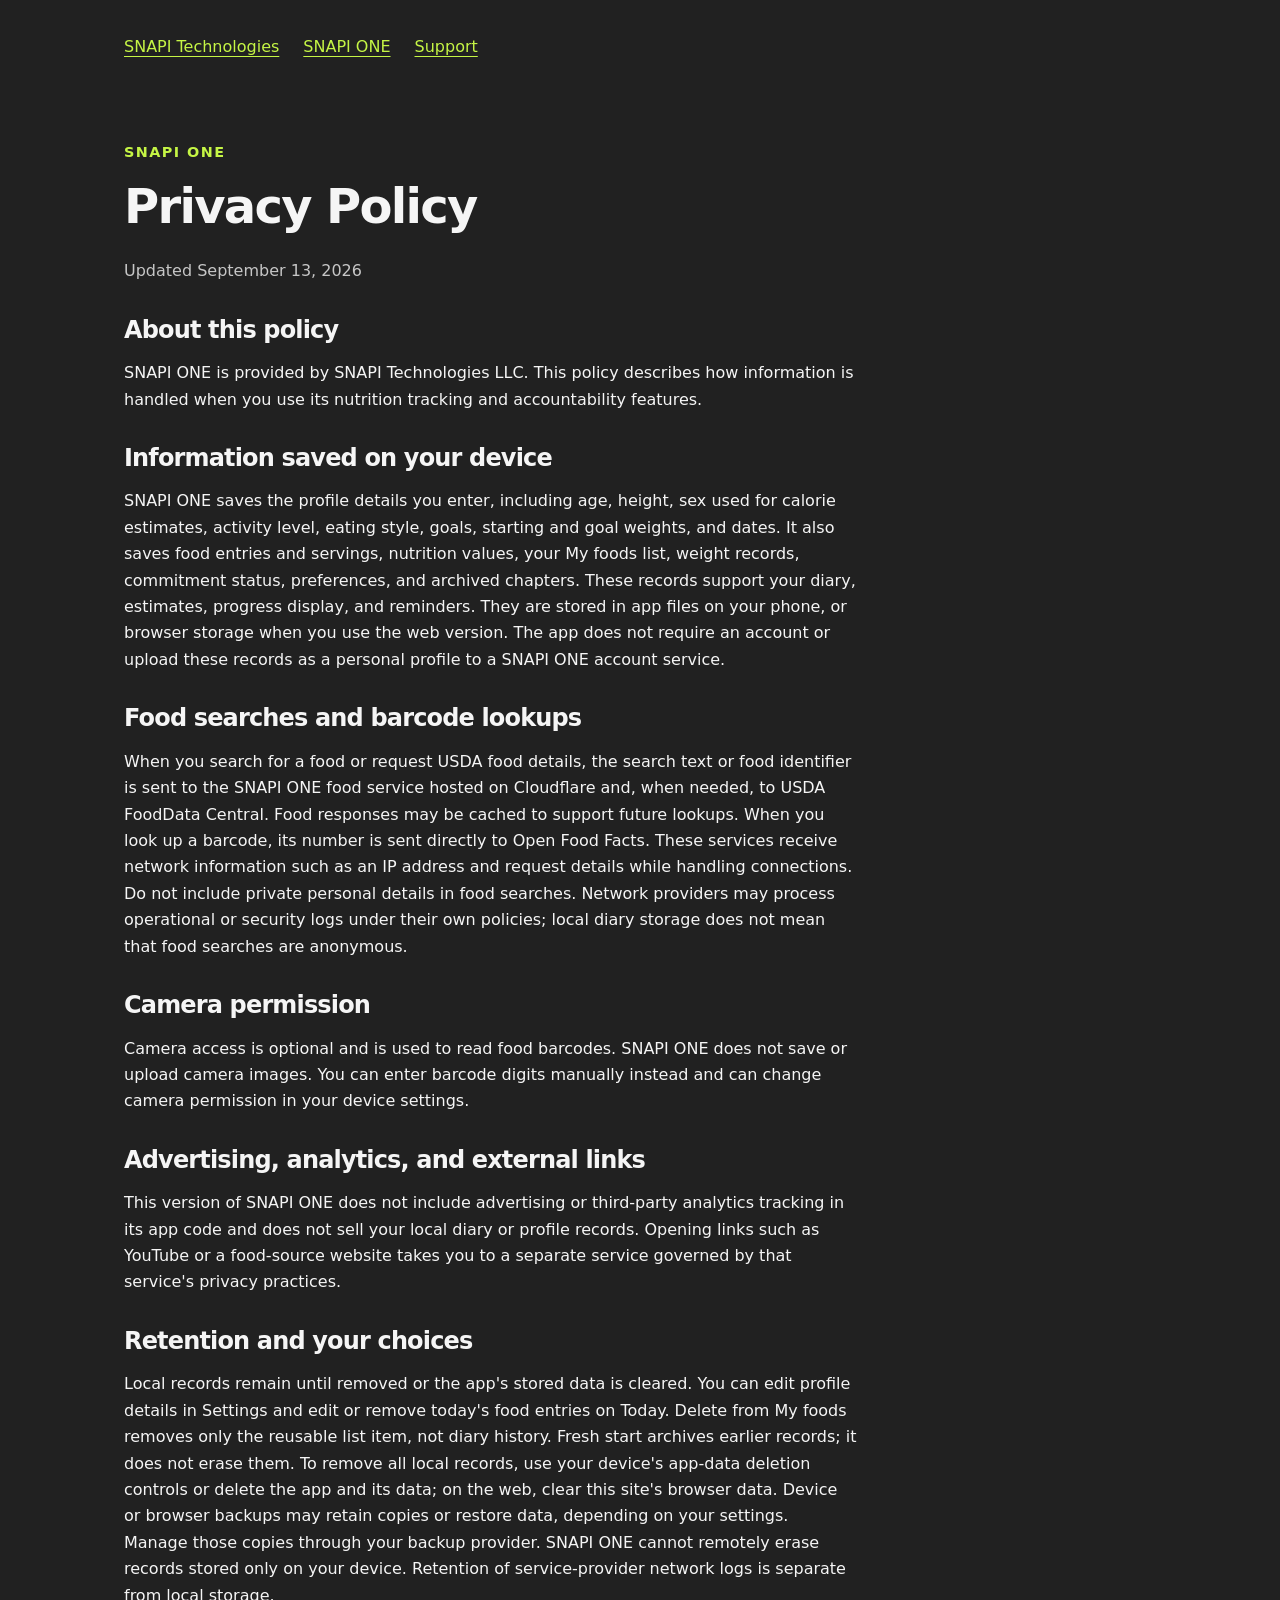
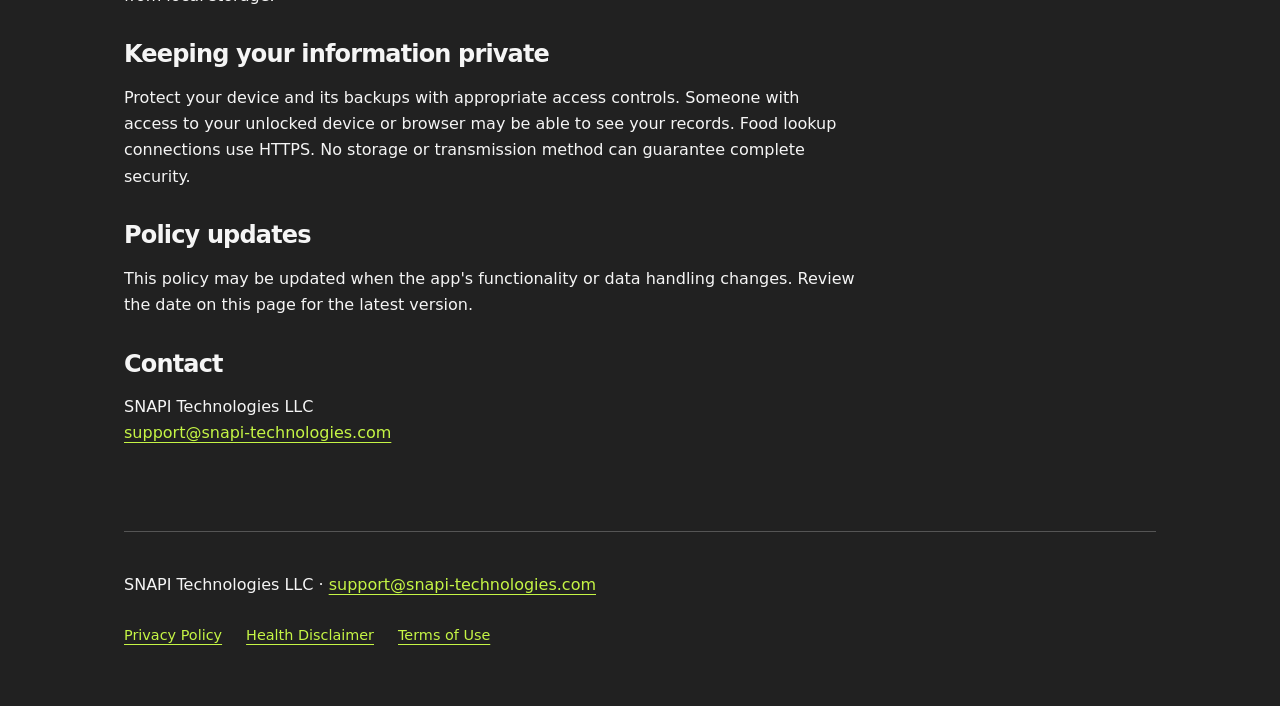
==== snapi-one/privacy.html @ 3380a340 "Add SNAPI ONE product support and legal pages" ====
<!doctype html><html lang="en"><head><meta charset="utf-8"><meta name="viewport" content="width=device-width,initial-scale=1"><title>Privacy Policy | SNAPI ONE</title><meta name="description" content="Privacy Policy for the SNAPI ONE nutrition and accountability app."><link rel="stylesheet" href="style.css"></head><body><a class="skip" href="#main">Skip to content</a><div class="wrap"><nav aria-label="Main navigation"><a href="../">SNAPI Technologies</a><a href="./">SNAPI ONE</a><a href="support.html">Support</a></nav><main id="main"><article class="legal"><p class="eyebrow">SNAPI ONE</p><h1>Privacy Policy</h1><p class="muted">Updated September 13, 2026</p><section><h2>About this policy</h2><p>SNAPI ONE is provided by SNAPI Technologies LLC. This policy describes how information is handled when you use its nutrition tracking and accountability features.</p></section><section><h2>Information saved on your device</h2><p>SNAPI ONE saves the profile details you enter, including age, height, sex used for calorie estimates, activity level, eating style, goals, starting and goal weights, and dates. It also saves food entries and servings, nutrition values, your My foods list, weight records, commitment status, preferences, and archived chapters. These records support your diary, estimates, progress display, and reminders. They are stored in app files on your phone, or browser storage when you use the web version. The app does not require an account or upload these records as a personal profile to a SNAPI ONE account service.</p></section><section><h2>Food searches and barcode lookups</h2><p>When you search for a food or request USDA food details, the search text or food identifier is sent to the SNAPI ONE food service hosted on Cloudflare and, when needed, to USDA FoodData Central. Food responses may be cached to support future lookups. When you look up a barcode, its number is sent directly to Open Food Facts. These services receive network information such as an IP address and request details while handling connections. Do not include private personal details in food searches. Network providers may process operational or security logs under their own policies; local diary storage does not mean that food searches are anonymous.</p></section><section><h2>Camera permission</h2><p>Camera access is optional and is used to read food barcodes. SNAPI ONE does not save or upload camera images. You can enter barcode digits manually instead and can change camera permission in your device settings.</p></section><section><h2>Advertising, analytics, and external links</h2><p>This version of SNAPI ONE does not include advertising or third-party analytics tracking in its app code and does not sell your local diary or profile records. Opening links such as YouTube or a food-source website takes you to a separate service governed by that service's privacy practices.</p></section><section><h2>Retention and your choices</h2><p>Local records remain until removed or the app's stored data is cleared. You can edit profile details in Settings and edit or remove today's food entries on Today. Delete from My foods removes only the reusable list item, not diary history. Fresh start archives earlier records; it does not erase them. To remove all local records, use your device's app-data deletion controls or delete the app and its data; on the web, clear this site's browser data. Device or browser backups may retain copies or restore data, depending on your settings. Manage those copies through your backup provider. SNAPI ONE cannot remotely erase records stored only on your device. Retention of service-provider network logs is separate from local storage.</p></section><section><h2>Keeping your information private</h2><p>Protect your device and its backups with appropriate access controls. Someone with access to your unlocked device or browser may be able to see your records. Food lookup connections use HTTPS. No storage or transmission method can guarantee complete security.</p></section><section><h2>Policy updates</h2><p>This policy may be updated when the app's functionality or data handling changes. Review the date on this page for the latest version.</p></section><section><h2>Contact</h2><p>SNAPI Technologies LLC<br><a href="mailto:support@snapi-technologies.com">support@snapi-technologies.com</a></p></section></article></main><footer><p>SNAPI Technologies LLC · <a href="mailto:support@snapi-technologies.com">support@snapi-technologies.com</a></p><nav aria-label="Legal"><a href="privacy.html">Privacy Policy</a><a href="disclaimer.html">Health Disclaimer</a><a href="terms.html">Terms of Use</a></nav></footer></div></body></html>
---- snapi-one/style.css ----
*{box-sizing:border-box}html{font-size:100%;scroll-behavior:smooth}body{margin:0;background:#212121;color:#f5f5f5;font-family:system-ui,-apple-system,BlinkMacSystemFont,"Segoe UI",sans-serif;line-height:1.65}.wrap{max-width:1080px;margin:auto;padding:24px}nav{display:flex;flex-wrap:wrap;gap:12px 24px}nav a{display:inline-block;padding:10px 0}a{color:#c5f545;text-underline-offset:4px}a:focus-visible{outline:3px solid #f5ad32;outline-offset:5px}main{padding:56px 0}h1,h2{line-height:1.15;letter-spacing:-.035em}h1{font-size:clamp(2rem,5vw,4.6rem);margin:12px 0 24px}h2{font-size:1.5rem;margin:32px 0 12px}p{font-size:1rem;max-width:72ch}.eyebrow{font-size:.9rem;font-weight:700;color:#c5f545;letter-spacing:.1em;text-transform:uppercase}.hero{display:grid;grid-template-columns:1fr 230px;gap:48px;align-items:center}.hero img{width:100%;height:auto;border-radius:36px}.lead{font-size:1.2rem}.button{display:inline-block;padding:14px 22px;border-radius:10px;background:#c5f545;color:#212121;font-weight:700;text-decoration:none;margin:12px 0}.features{display:grid;grid-template-columns:repeat(2,1fr);gap:24px;margin-top:48px}.features section{padding:24px;background:#303030;border-radius:14px}.features h2{margin-top:0}.legal{max-width:76ch}.legal h1{font-size:clamp(2rem,4vw,3rem)}.legal section{margin:28px 0}.muted{color:#c6c6c6}footer{border-top:1px solid #555;padding:24px 0;font-size:.9rem;overflow-wrap:anywhere}.skip{position:absolute;left:16px;top:-100px;background:#212121;padding:10px}.skip:focus{top:8px}@media(max-width:650px){.hero{grid-template-columns:1fr;gap:24px}.hero img{width:130px;grid-row:1}.features{grid-template-columns:1fr}.wrap{padding:20px}main{padding:32px 0}}
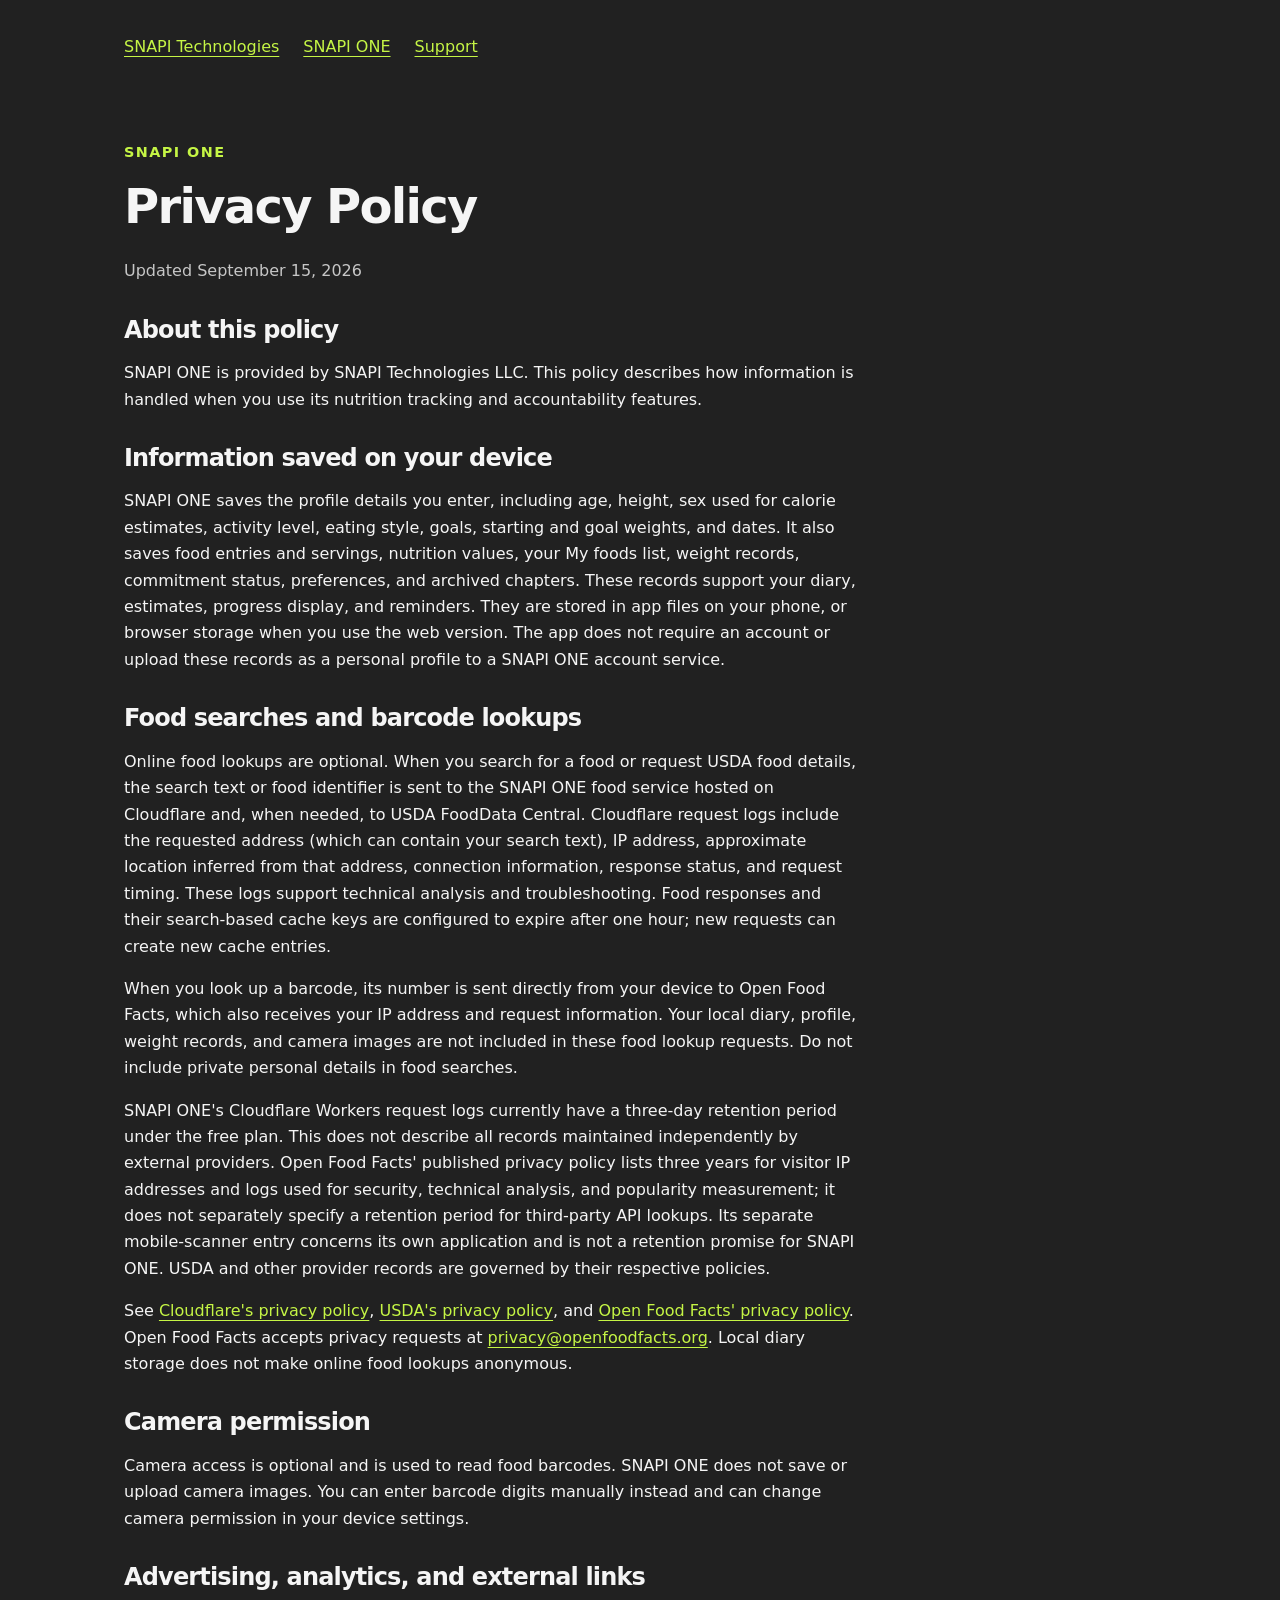
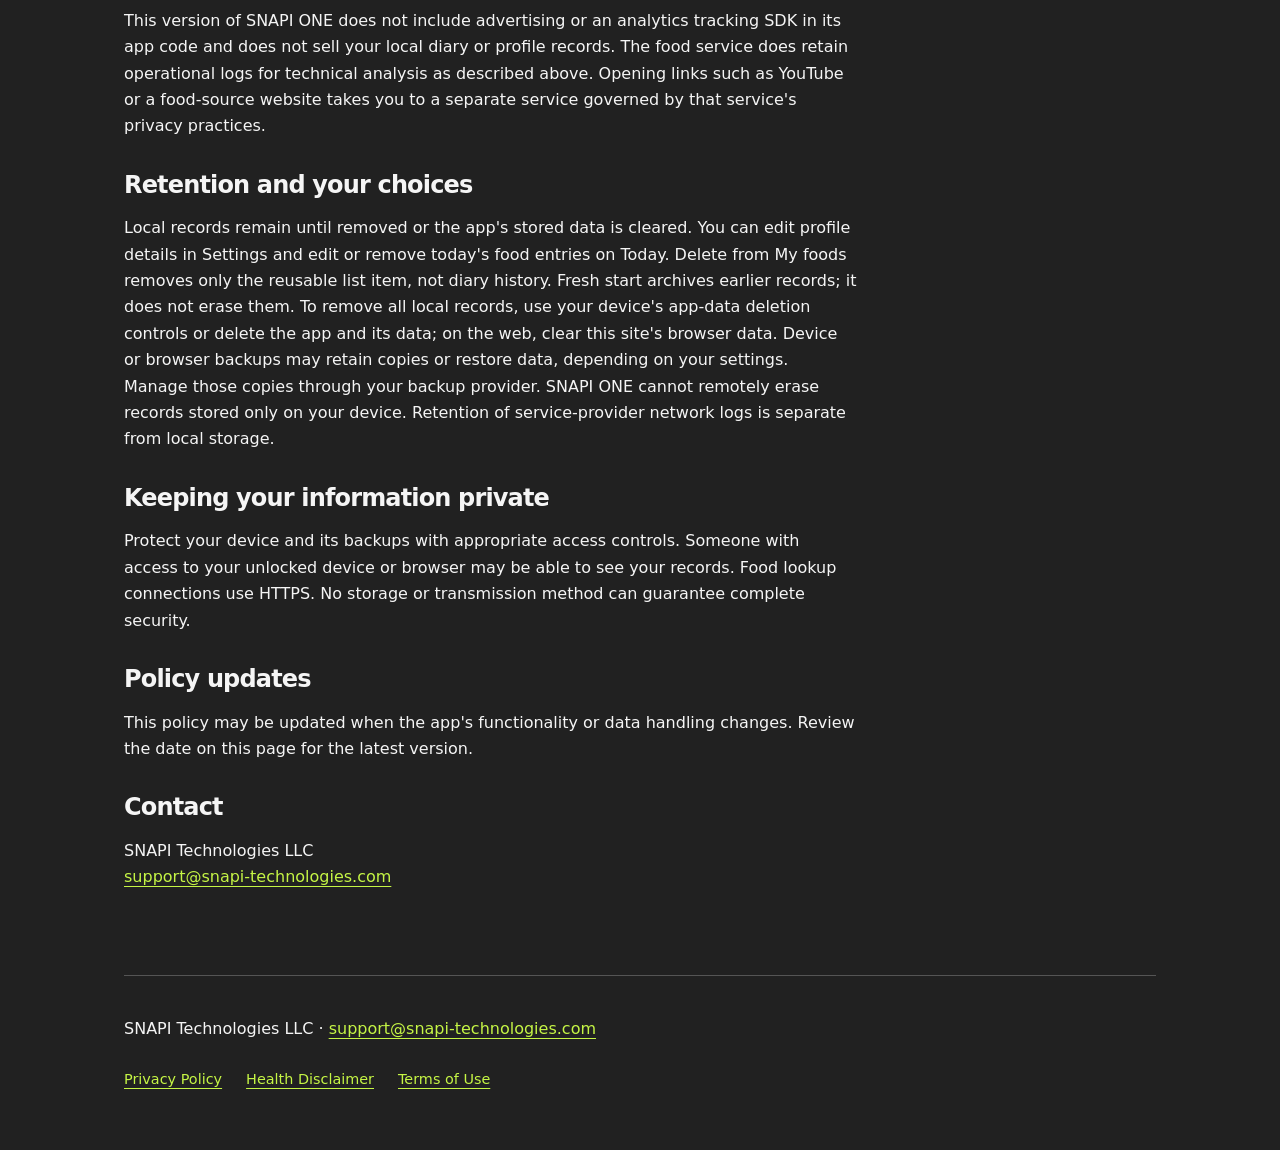
==== commit 7509fe38: "Clarify food lookup logs and privacy retention" ====
--- a/snapi-one/privacy.html
+++ b/snapi-one/privacy.html
@@ -1 +1 @@
-<!doctype html><html lang="en"><head><meta charset="utf-8"><meta name="viewport" content="width=device-width,initial-scale=1"><title>Privacy Policy | SNAPI ONE</title><meta name="description" content="Privacy Policy for the SNAPI ONE nutrition and accountability app."><link rel="stylesheet" href="style.css"></head><body><a class="skip" href="#main">Skip to content</a><div class="wrap"><nav aria-label="Main navigation"><a href="../">SNAPI Technologies</a><a href="./">SNAPI ONE</a><a href="support.html">Support</a></nav><main id="main"><article class="legal"><p class="eyebrow">SNAPI ONE</p><h1>Privacy Policy</h1><p class="muted">Updated September 13, 2026</p><section><h2>About this policy</h2><p>SNAPI ONE is provided by SNAPI Technologies LLC. This policy describes how information is handled when you use its nutrition tracking and accountability features.</p></section><section><h2>Information saved on your device</h2><p>SNAPI ONE saves the profile details you enter, including age, height, sex used for calorie estimates, activity level, eating style, goals, starting and goal weights, and dates. It also saves food entries and servings, nutrition values, your My foods list, weight records, commitment status, preferences, and archived chapters. These records support your diary, estimates, progress display, and reminders. They are stored in app files on your phone, or browser storage when you use the web version. The app does not require an account or upload these records as a personal profile to a SNAPI ONE account service.</p></section><section><h2>Food searches and barcode lookups</h2><p>When you search for a food or request USDA food details, the search text or food identifier is sent to the SNAPI ONE food service hosted on Cloudflare and, when needed, to USDA FoodData Central. Food responses may be cached to support future lookups. When you look up a barcode, its number is sent directly to Open Food Facts. These services receive network information such as an IP address and request details while handling connections. Do not include private personal details in food searches. Network providers may process operational or security logs under their own policies; local diary storage does not mean that food searches are anonymous.</p></section><section><h2>Camera permission</h2><p>Camera access is optional and is used to read food barcodes. SNAPI ONE does not save or upload camera images. You can enter barcode digits manually instead and can change camera permission in your device settings.</p></section><section><h2>Advertising, analytics, and external links</h2><p>This version of SNAPI ONE does not include advertising or third-party analytics tracking in its app code and does not sell your local diary or profile records. Opening links such as YouTube or a food-source website takes you to a separate service governed by that service's privacy practices.</p></section><section><h2>Retention and your choices</h2><p>Local records remain until removed or the app's stored data is cleared. You can edit profile details in Settings and edit or remove today's food entries on Today. Delete from My foods removes only the reusable list item, not diary history. Fresh start archives earlier records; it does not erase them. To remove all local records, use your device's app-data deletion controls or delete the app and its data; on the web, clear this site's browser data. Device or browser backups may retain copies or restore data, depending on your settings. Manage those copies through your backup provider. SNAPI ONE cannot remotely erase records stored only on your device. Retention of service-provider network logs is separate from local storage.</p></section><section><h2>Keeping your information private</h2><p>Protect your device and its backups with appropriate access controls. Someone with access to your unlocked device or browser may be able to see your records. Food lookup connections use HTTPS. No storage or transmission method can guarantee complete security.</p></section><section><h2>Policy updates</h2><p>This policy may be updated when the app's functionality or data handling changes. Review the date on this page for the latest version.</p></section><section><h2>Contact</h2><p>SNAPI Technologies LLC<br><a href="mailto:support@snapi-technologies.com">support@snapi-technologies.com</a></p></section></article></main><footer><p>SNAPI Technologies LLC · <a href="mailto:support@snapi-technologies.com">support@snapi-technologies.com</a></p><nav aria-label="Legal"><a href="privacy.html">Privacy Policy</a><a href="disclaimer.html">Health Disclaimer</a><a href="terms.html">Terms of Use</a></nav></footer></div></body></html>+<!doctype html><html lang="en"><head><meta charset="utf-8"><meta name="viewport" content="width=device-width,initial-scale=1"><title>Privacy Policy | SNAPI ONE</title><meta name="description" content="Privacy Policy for the SNAPI ONE nutrition and accountability app."><link rel="stylesheet" href="style.css"></head><body><a class="skip" href="#main">Skip to content</a><div class="wrap"><nav aria-label="Main navigation"><a href="../">SNAPI Technologies</a><a href="./">SNAPI ONE</a><a href="support.html">Support</a></nav><main id="main"><article class="legal"><p class="eyebrow">SNAPI ONE</p><h1>Privacy Policy</h1><p class="muted">Updated September 15, 2026</p><section><h2>About this policy</h2><p>SNAPI ONE is provided by SNAPI Technologies LLC. This policy describes how information is handled when you use its nutrition tracking and accountability features.</p></section><section><h2>Information saved on your device</h2><p>SNAPI ONE saves the profile details you enter, including age, height, sex used for calorie estimates, activity level, eating style, goals, starting and goal weights, and dates. It also saves food entries and servings, nutrition values, your My foods list, weight records, commitment status, preferences, and archived chapters. These records support your diary, estimates, progress display, and reminders. They are stored in app files on your phone, or browser storage when you use the web version. The app does not require an account or upload these records as a personal profile to a SNAPI ONE account service.</p></section><section><h2>Food searches and barcode lookups</h2><p>Online food lookups are optional. When you search for a food or request USDA food details, the search text or food identifier is sent to the SNAPI ONE food service hosted on Cloudflare and, when needed, to USDA FoodData Central. Cloudflare request logs include the requested address (which can contain your search text), IP address, approximate location inferred from that address, connection information, response status, and request timing. These logs support technical analysis and troubleshooting. Food responses and their search-based cache keys are configured to expire after one hour; new requests can create new cache entries.</p><p>When you look up a barcode, its number is sent directly from your device to Open Food Facts, which also receives your IP address and request information. Your local diary, profile, weight records, and camera images are not included in these food lookup requests. Do not include private personal details in food searches.</p><p>SNAPI ONE's Cloudflare Workers request logs currently have a three-day retention period under the free plan. This does not describe all records maintained independently by external providers. Open Food Facts' published privacy policy lists three years for visitor IP addresses and logs used for security, technical analysis, and popularity measurement; it does not separately specify a retention period for third-party API lookups. Its separate mobile-scanner entry concerns its own application and is not a retention promise for SNAPI ONE. USDA and other provider records are governed by their respective policies.</p><p>See <a href="https://www.cloudflare.com/privacypolicy/">Cloudflare's privacy policy</a>, <a href="https://www.usda.gov/privacy-policy">USDA's privacy policy</a>, and <a href="https://world.openfoodfacts.org/privacy">Open Food Facts' privacy policy</a>. Open Food Facts accepts privacy requests at <a href="mailto:privacy@openfoodfacts.org">privacy@openfoodfacts.org</a>. Local diary storage does not make online food lookups anonymous.</p></section><section><h2>Camera permission</h2><p>Camera access is optional and is used to read food barcodes. SNAPI ONE does not save or upload camera images. You can enter barcode digits manually instead and can change camera permission in your device settings.</p></section><section><h2>Advertising, analytics, and external links</h2><p>This version of SNAPI ONE does not include advertising or an analytics tracking SDK in its app code and does not sell your local diary or profile records. The food service does retain operational logs for technical analysis as described above. Opening links such as YouTube or a food-source website takes you to a separate service governed by that service's privacy practices.</p></section><section><h2>Retention and your choices</h2><p>Local records remain until removed or the app's stored data is cleared. You can edit profile details in Settings and edit or remove today's food entries on Today. Delete from My foods removes only the reusable list item, not diary history. Fresh start archives earlier records; it does not erase them. To remove all local records, use your device's app-data deletion controls or delete the app and its data; on the web, clear this site's browser data. Device or browser backups may retain copies or restore data, depending on your settings. Manage those copies through your backup provider. SNAPI ONE cannot remotely erase records stored only on your device. Retention of service-provider network logs is separate from local storage.</p></section><section><h2>Keeping your information private</h2><p>Protect your device and its backups with appropriate access controls. Someone with access to your unlocked device or browser may be able to see your records. Food lookup connections use HTTPS. No storage or transmission method can guarantee complete security.</p></section><section><h2>Policy updates</h2><p>This policy may be updated when the app's functionality or data handling changes. Review the date on this page for the latest version.</p></section><section><h2>Contact</h2><p>SNAPI Technologies LLC<br><a href="mailto:support@snapi-technologies.com">support@snapi-technologies.com</a></p></section></article></main><footer><p>SNAPI Technologies LLC · <a href="mailto:support@snapi-technologies.com">support@snapi-technologies.com</a></p><nav aria-label="Legal"><a href="privacy.html">Privacy Policy</a><a href="disclaimer.html">Health Disclaimer</a><a href="terms.html">Terms of Use</a></nav></footer></div></body></html>
